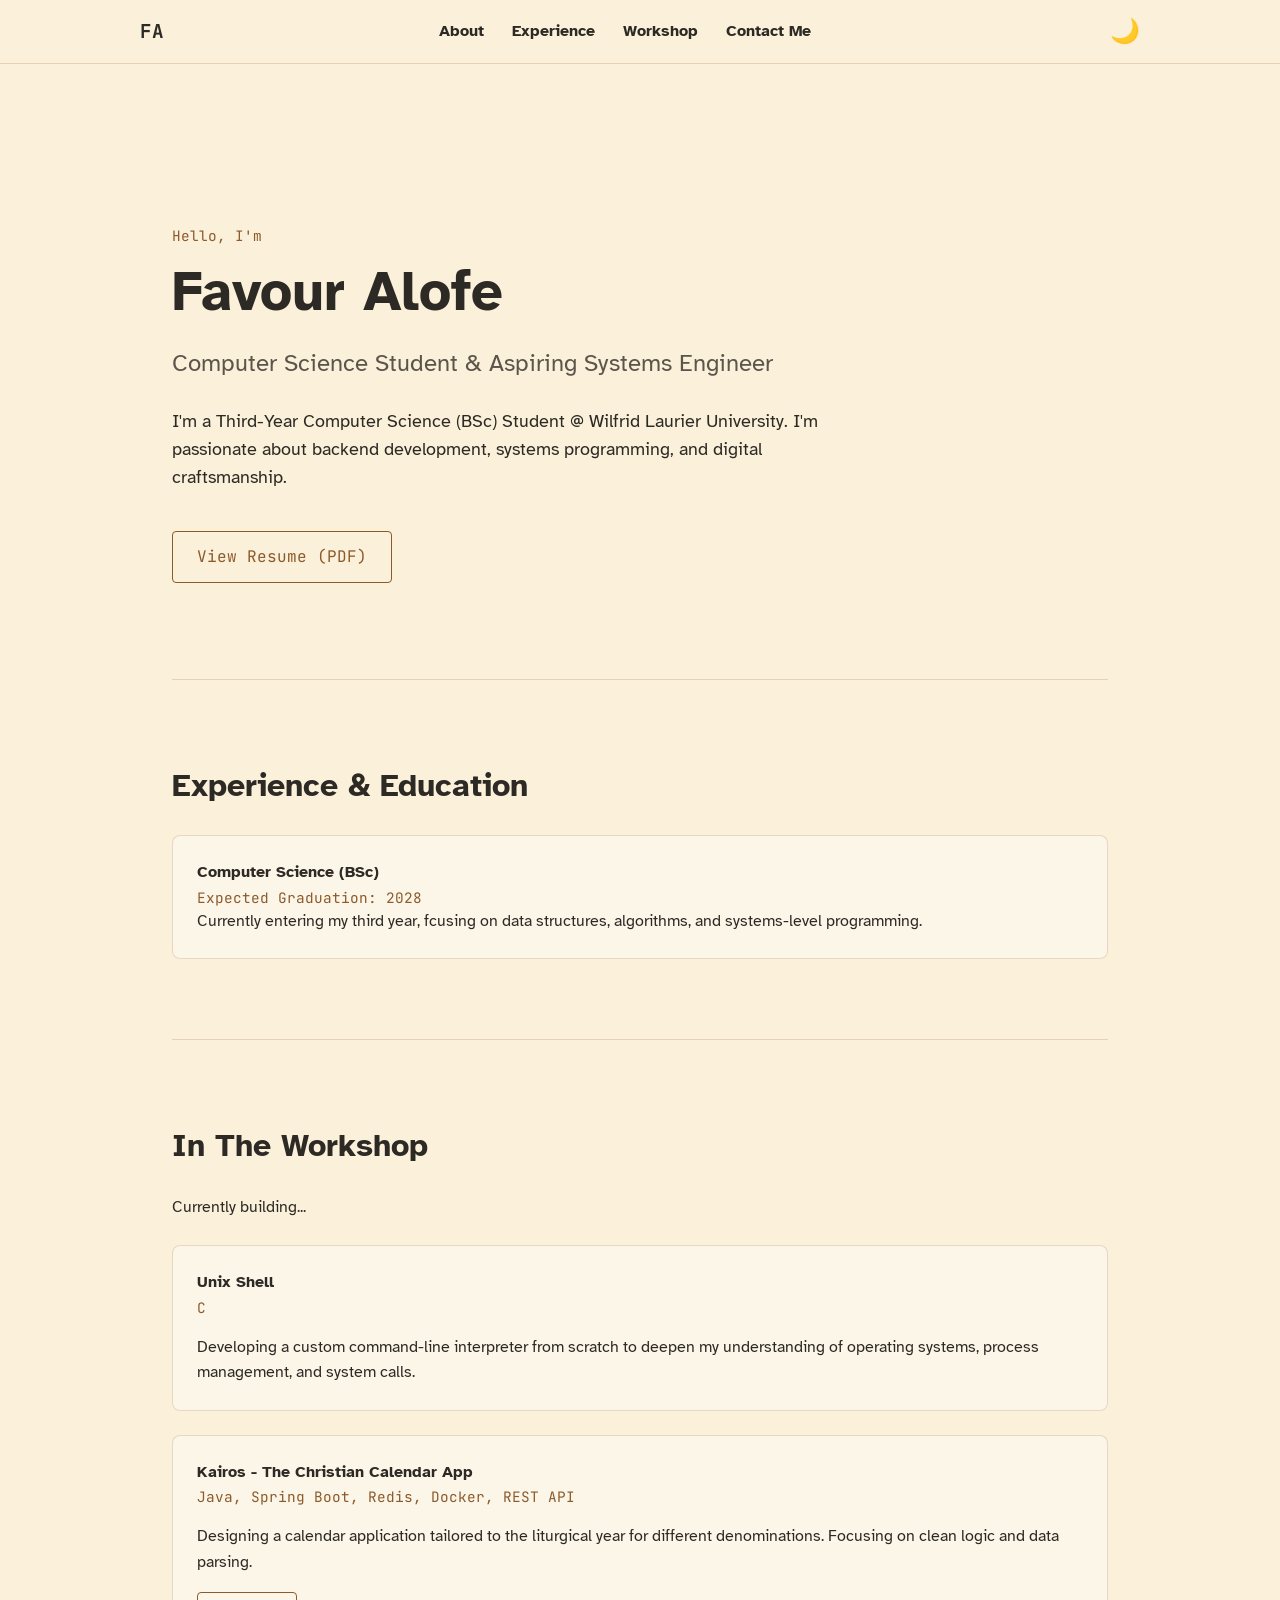
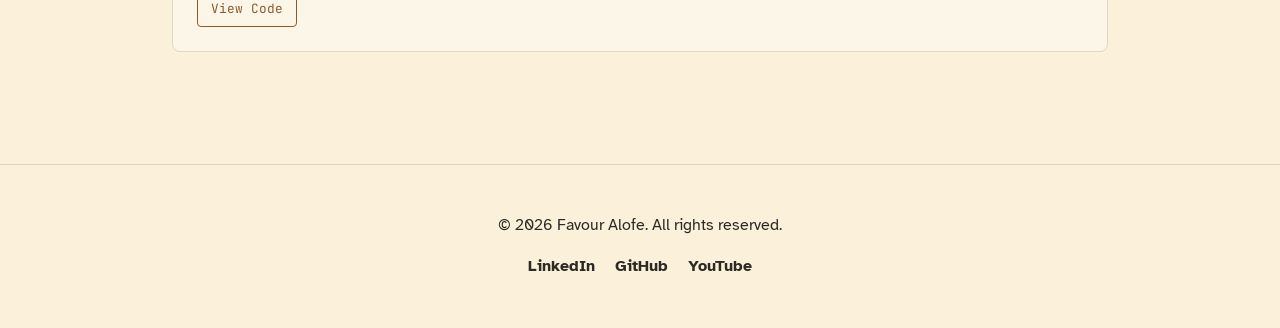
====  index.html @ 44b817ee "Add files via upload" ====
<!DOCTYPE html>
<html lang="en">

<head>
  <meta charset="UTF-8">
  <meta name="viewport" content="width=device-width, initial-scale=1.0">
  <title>Favour Alofe | Software Engineer</title>
  <link rel="stylesheet" href="./style.css">

  <link rel="preconnect" href="https://fonts.googleapis.com">
  <link rel="preconnect" href="https://fonts.gstatic.com" crossorigin>
  <link
    href="https://fonts.googleapis.com/css2?family=Atkinson+Hyperlegible:ital,wght@0,400;0,700;1,400&family=JetBrains+Mono:wght@400;700&display=swap"
    rel="stylesheet">

  <script src="./script.js" defer></script>
</head>

<body>
  <header>
    <nav>
      <div class="logo">FA</div>
      <div class="nav-links">
        <a href="#about">About</a>
        <a href="#experience">Experience</a>
        <a href="#workshop">Workshop</a>
        <a href="mailto:favoralofe@gmail.com" class="btn-contact">Contact Me</a>
      </div>
      <button id="theme-toggle" aria-label="Toggle Dark Mode">🌙</button>
    </nav>
  </header>

  <main>
    <section id="about" class="hero">
      <p class="mono-text greeting">Hello, I'm</p>
      <h1>Favour Alofe</h1>
      <h2>Computer Science Student & Aspiring Systems Engineer</h2>
      <p class="bio">
        I'm a Third-Year Computer Science (BSc) Student @ Wilfrid Laurier University. I'm passionate about backend
        development, systems programming, and digital craftsmanship.
      </p>
      <a href="./Favour_Alofe_Resume.pdf" target="_blank" rel="noopener noreferrer" class="btn-primary">View Resume
        (PDF)</a>
    </section>

    <hr>

    <section id="experience">
      <h3>Experience & Education</h3>
      <div class="card">
        <h4>Computer Science (BSc)</h4>
        <p class="mono-text date">Expected Graduation: 2028</p>
        <p>Currently entering my third year, fcusing on data structures, algorithms, and systems-level programming.</p>
      </div>
    </section>

    <hr>

    <section id="workshop">
      <h3>In The Workshop</h3>
      <p class="subtitle">Currently building...</p>

      <div class="project-grid">
        <div class="card">
          <h4>Unix Shell</h4>
          <p class="mono-text tech-stack">C</p>
          <p>Developing a custom command-line interpreter from scratch to deepen my understanding of operating systems,
            process management, and system calls.</p>
        </div>

        <div class="card">
          <h4>Kairos - The Christian Calendar App</h4>
          <p class="mono-text tech-stack">Java, Spring Boot, Redis, Docker, REST API</p>
          <p>Designing a calendar application tailored to the liturgical year for different denominations. Focusing on
            clean logic and data parsing.
          </p>
          <a href="https://github.com/FavourAlofe/kairos_app" target="_blank" rel="noopener noreferrer"
            class="btn-primary btn-small">View Code</a>
        </div>
      </div>
    </section>
  </main>

  <footer>
    <div class="footer-content">
      <p>&copy; <span id="current-year"></span> Favour Alofe. All rights reserved.</p>
      <div class="social-links">
        <a href="https://linkedin.com/in/favour-alofe" target="_blank" rel="noopener noreferrer">LinkedIn</a>
        <a href="https://github.com/FavourAlofe" target="_blank" rel="noopener noreferrer">GitHub</a>
        <a href="https://youtube.com/@f4vour" target="_blank" rel="noopener noreferrer">YouTube</a>
      </div>
    </div>
  </footer>
</body>

</html>
---- style.css ----
:root {
  --bg-color: #fbf0d9;
  --text-color: #2d2a26;
  --text-muted: #5c554b;
  --accent-color: #8c5a2b;
  --card-bg: rgba(255, 255, 255, 0.4);
  --border-color: rgba(140, 90, 43, 0.2);
  --nav-bg: rgba(251, 240, 217, 0.9);
}

[data-theme="dark"] {
  --bg-color: #1a1a1a;
  --text-color: #e0e0e0;
  --text-muted: #a0a0a0;
  --accent-color: #d19a66;
  --card-bg: rgba(255, 255, 255, 0.05);
  --border-color: rgba(209, 154, 102, 0.2);
  --nav-bg: rgba(26, 26, 26, 0.9);
}

html {
  scroll-behavior: smooth;
}

* {
  margin: 0;
  padding: 0;
  box-sizing: border-box;
}

body {
  font-family: "Atkinson Hyperlegible", sans-serif;
  background-color: var(--bg-color);
  color: var(--text-color);
  transition: background-color 0.5s ease, color 0.5s ease;
  display: flex;
  flex-direction: column;
  min-height: 100vh;
  line-height: 1.6;
}

h1 {
  font-size: 3.5rem;
  margin-bottom: 0.5rem;
}

h2 {
  font-size: 1.5rem;
  color: var(--text-muted);
  margin-bottom: 1.5rem;
  font-weight: normal;
}

h3 {
  font-size: 2rem;
  margin-bottom: 1.5rem;
}

.mono-text {
  font-family: "JetBrains Mono", monospace;
  font-size: 0.9rem;
  color: var(--accent-color);
}

header {
  position: sticky;
  top: 0;
  background-color: var(--nav-bg);
  padding: 1rem 2rem;
  backdrop-filter: blur(5px);
  z-index: 100;
  border-bottom: 1px solid var(--border-color);
}

nav {
  display: flex;
  justify-content: space-between;
  align-items: center;
  max-width: 1000px;
  margin: 0 auto;
}

.logo {
  font-family: "JetBrains Mono", monospace;
  font-weight: bold;
  font-size: 1.2rem;
}

.nav-links a {
  text-decoration: none;
  color: var(--text-color);
  margin-right: 1.5rem;
  font-weight: bold;
  transition: color 0.2s;
}

.nav-links a:hover {
  color: var(--accent-color);
}

#theme-toggle {
  background: none;
  border: none;
  font-size: 1.5rem;
  cursor: pointer;
}

main {
  max-width: 1000px;
  margin: 2rem auto;
  padding: 0 2rem;
  width: 100%;
  flex-grow: 1;
}

section {
  padding: 5rem 0;
}

.hero {
  padding: 8rem 0 6rem 0;
}

.bio {
  max-width: 650px;
  font-size: 1.1rem;
  margin-bottom: 2.5rem;
}

hr {
  border: 0;
  height: 1px;
  background-color: var(--border-color);
}

.card {
  background: var(--card-bg);
  border: 1px solid var(--border-color);
  padding: 1.5rem;
  border-radius: 8px;
  transition: transform 0.2s ease, border-color 0.2s ease;
}

.card:hover {
  transform: translateY(-3px);
  border-color: var(--accent-color);
}

.project-grid {
  display: grid;
  grid-template-columns: repeat(auto-fit, minimax(300px, 1fr));
  gap: 1.5rem;
  margin-top: 1.5rem;
}

.tech-stack {
  margin-bottom: 1rem;
}

.btn-primary {
  display: inline-block;
  padding: 0.75rem 1.5rem;
  background-color: transparent;
  color: var(--accent-color);
  border: 1px solid var(--accent-color);
  border-radius: 4px;
  text-decoration: none;
  font-family: "JetBrains Mono", monospace;
  transition: all 0.2s;
}

.btn-primary:hover {
  background-color: var(--accent-color);
  color: var(--bg-color);
}

.btn-small {
  padding: 0.4rem 0.8rem;
  font-size: 0.8rem;
  margin-top: 1rem;
}

footer {
  padding: 3rem 2rem;
  text-align: center;
  border-top: 1px solid var(--border-color);
}

.social-links {
  margin-top: 1rem;
}

.social-links a {
  margin: 0 0.5rem;
  color: var(--text-color);
  text-decoration: none;
  font-weight: bold;
  transition: color 0.2s;
}

.social-links a:hover {
  color: var(--link-color);
}
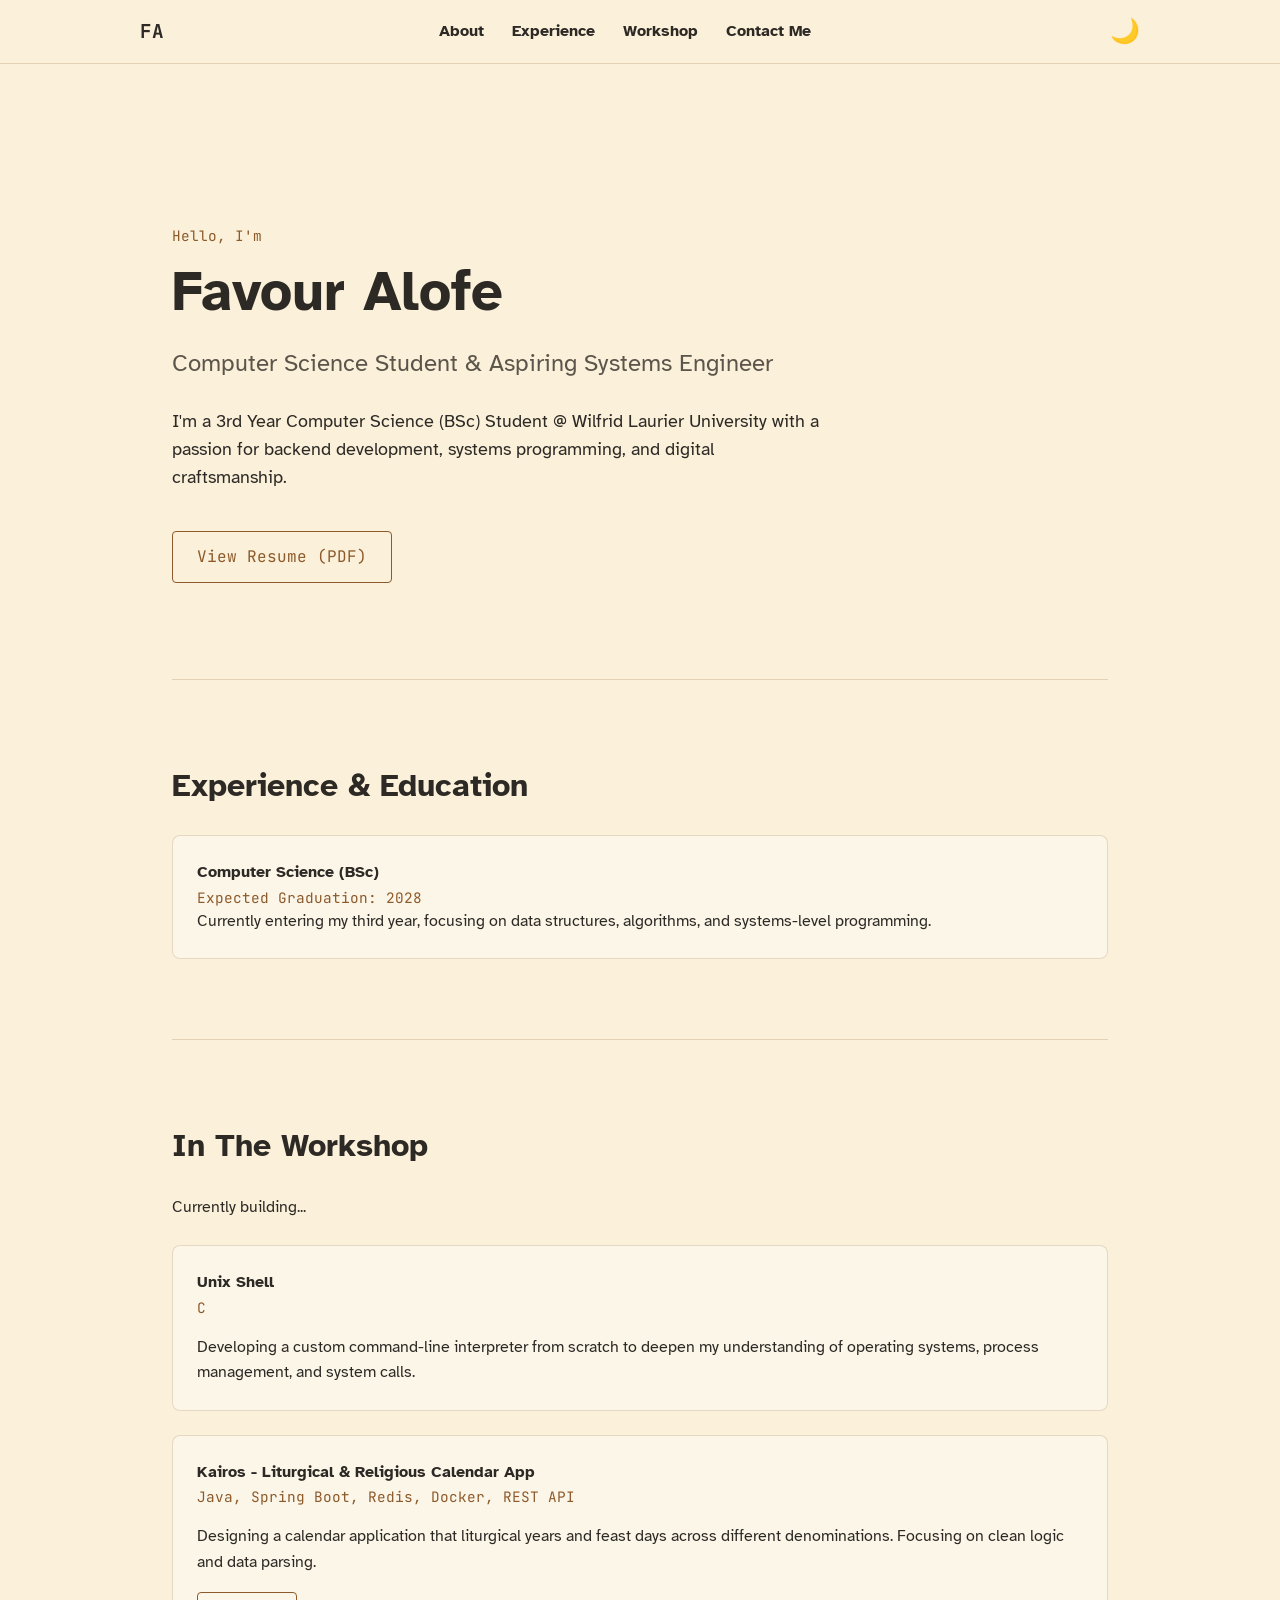
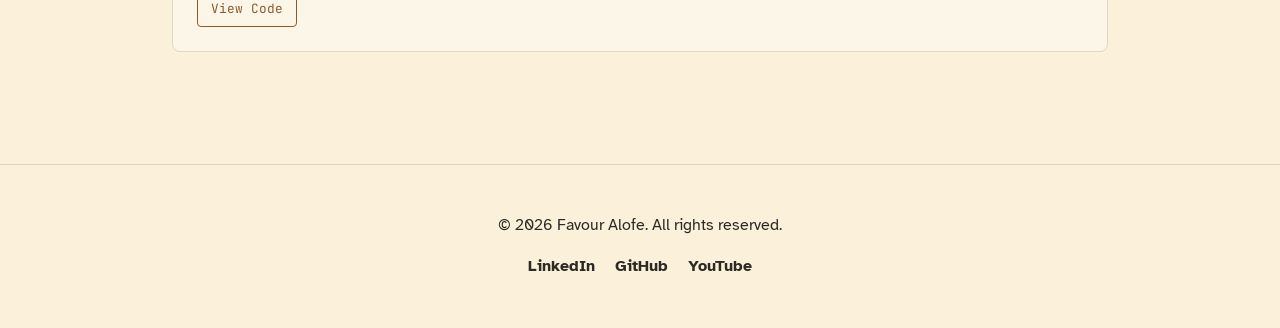
==== commit 25b5774a: "Add files via upload" ====
--- a/ index.html
+++ b/ index.html
@@ -36,7 +36,7 @@
       <h1>Favour Alofe</h1>
       <h2>Computer Science Student & Aspiring Systems Engineer</h2>
       <p class="bio">
-        I'm a Third-Year Computer Science (BSc) Student @ Wilfrid Laurier University. I'm passionate about backend
+        I'm a 3rd Year Computer Science (BSc) Student @ Wilfrid Laurier University with a passion for backend
         development, systems programming, and digital craftsmanship.
       </p>
       <a href="./Favour_Alofe_Resume.pdf" target="_blank" rel="noopener noreferrer" class="btn-primary">View Resume
@@ -50,7 +50,7 @@
       <div class="card">
         <h4>Computer Science (BSc)</h4>
         <p class="mono-text date">Expected Graduation: 2028</p>
-        <p>Currently entering my third year, fcusing on data structures, algorithms, and systems-level programming.</p>
+        <p>Currently entering my third year, focusing on data structures, algorithms, and systems-level programming.</p>
       </div>
     </section>
 
@@ -69,10 +69,10 @@
         </div>
 
         <div class="card">
-          <h4>Kairos - The Christian Calendar App</h4>
+          <h4>Kairos - Liturgical & Religious Calendar App</h4>
           <p class="mono-text tech-stack">Java, Spring Boot, Redis, Docker, REST API</p>
-          <p>Designing a calendar application tailored to the liturgical year for different denominations. Focusing on
-            clean logic and data parsing.
+          <p>Designing a calendar application that liturgical years and feast days across different denominations.
+            Focusing on clean logic and data parsing.
           </p>
           <a href="https://github.com/FavourAlofe/kairos_app" target="_blank" rel="noopener noreferrer"
             class="btn-primary btn-small">View Code</a>
